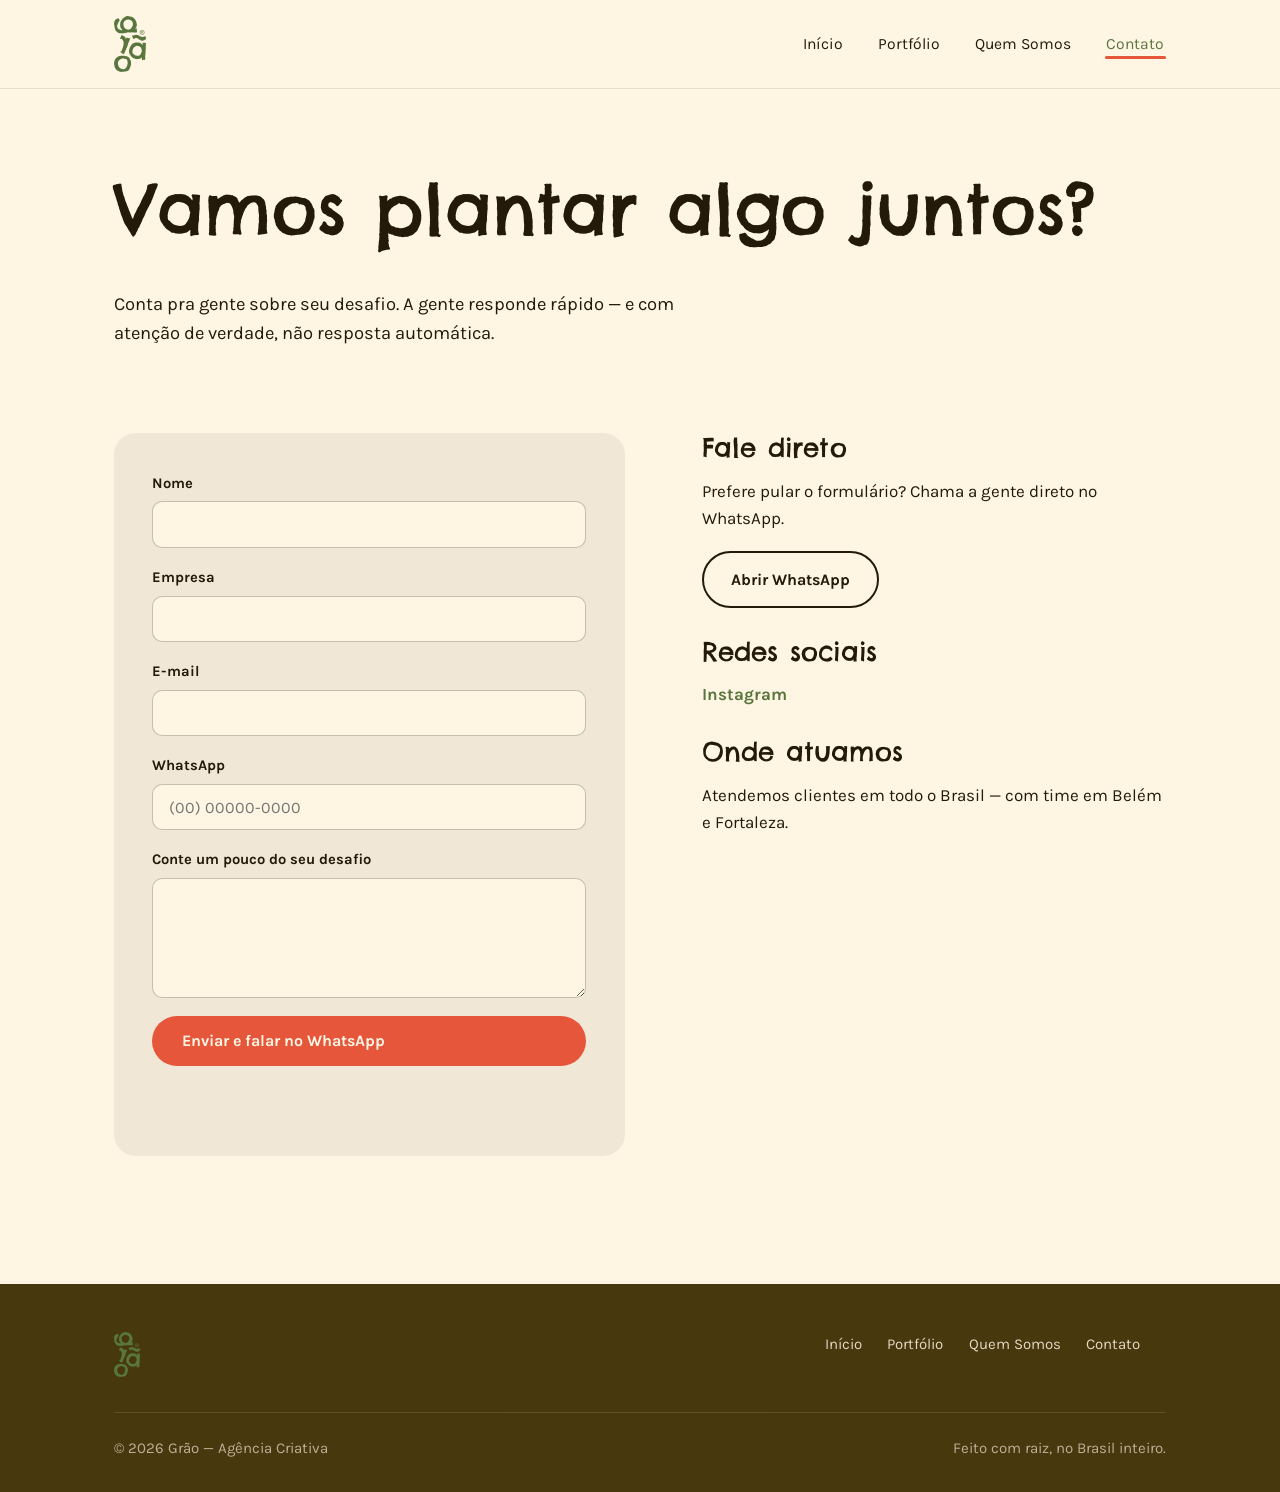
==== contato.html @ 2f548d8a "Add files via upload" ====
<!doctype html>
<html lang="pt-BR">
<head>
  <meta charset="UTF-8" />
  <meta name="viewport" content="width=device-width, initial-scale=1.0" />
  <title>Contato — Grão</title>
  <meta name="description" content="Vamos plantar algo juntos? Fale com a Grão e conte seu desafio de comunicação." />
  <link rel="icon" href="assets/img/icon-green.svg" type="image/svg+xml" />
  <link rel="stylesheet" href="css/style.css" />
</head>
<body>

  <header class="site-header">
    <nav class="nav">
      <a href="index.html" class="nav-brand">
        <img src="assets/img/logo-green.svg" alt="" class="icon" />
      </a>
      <button class="nav-toggle" aria-label="Abrir menu" aria-expanded="false">
        <svg viewBox="0 0 24 24" fill="none" stroke="currentColor" stroke-width="2"><line x1="3" y1="6" x2="21" y2="6"/><line x1="3" y1="12" x2="21" y2="12"/><line x1="3" y1="18" x2="21" y2="18"/></svg>
      </button>
      <ul class="nav-links">
        <li><a href="index.html">Início</a></li>
        <li><a href="portfolio.html">Portfólio</a></li>
        <li><a href="quem-somos.html">Quem Somos</a></li>
        <li><a href="contato.html" class="active">Contato</a></li>
      </ul>
    </nav>
  </header>

  <main>

    <section class="page-hero bg-cream">
      <div class="container">
        <h1>Vamos plantar algo juntos?</h1>
        <p class="lede">Conta pra gente sobre seu desafio. A gente responde rápido — e com atenção de verdade, não resposta automática.</p>
      </div>
    </section>

    <section class="bg-cream" style="padding-top: 0;">
      <div class="container contact-layout">

        <form class="contact-form" id="contact-form" novalidate>
          <div class="field">
            <label for="nome">Nome</label>
            <input type="text" id="nome" name="nome" required />
          </div>
          <div class="field">
            <label for="empresa">Empresa</label>
            <input type="text" id="empresa" name="empresa" />
          </div>
          <div class="field">
            <label for="email">E-mail</label>
            <input type="email" id="email" name="email" />
          </div>
          <div class="field">
            <label for="whatsapp">WhatsApp</label>
            <input type="tel" id="whatsapp" name="whatsapp" required placeholder="(00) 00000-0000" />
          </div>
          <div class="field">
            <label for="desafio">Conte um pouco do seu desafio</label>
            <textarea id="desafio" name="desafio"></textarea>
          </div>
          <button type="submit" class="btn btn-primary">Enviar e falar no WhatsApp</button>
          <p class="form-status" id="form-status"></p>
        </form>

        <div class="contact-info">
          <h3>Fale direto</h3>
          <p>Prefere pular o formulário? Chama a gente direto no WhatsApp.</p>
          <a href="https://wa.me/5500000000000" class="btn btn-outline" target="_blank" rel="noopener">Abrir WhatsApp</a>

          <h3>Redes sociais</h3>
          <ul class="socials">
            <li><a href="https://instagram.com/" target="_blank" rel="noopener">Instagram</a></li>
          </ul>

          <h3>Onde atuamos</h3>
          <p>Atendemos clientes em todo o Brasil — com time em Belém e Fortaleza.</p>
        </div>

      </div>
    </section>

  </main>

  <footer class="site-footer">
    <div class="container">
      <div class="footer-grid">
        <a href="index.html" class="footer-brand">
          <img src="assets/img/logo-green.svg" alt="" class="icon" />
        </a>
        <ul class="footer-links">
          <li><a href="index.html">Início</a></li>
          <li><a href="portfolio.html">Portfólio</a></li>
          <li><a href="quem-somos.html">Quem Somos</a></li>
          <li><a href="contato.html">Contato</a></li>
        </ul>
      </div>
      <div class="footer-bottom">
        <span>© <span id="year"></span> Grão — Agência Criativa</span>
        <span>Feito com raiz, no Brasil inteiro.</span>
      </div>
    </div>
  </footer>

  <script src="js/main.js"></script>
  <script>document.getElementById("year").textContent = new Date().getFullYear();</script>
</body>
</html>
---- css/style.css ----
/* ==========================================================================
   GRÃO — Agência Criativa
   Sistema de estilos globais
   ========================================================================== */

   @font-face {
    font-family: "Chelsea Market";
    src: url("../assets/fonts/ChelseaMarket-Regular.ttf") format("truetype");
    font-weight: 400;
    font-style: normal;
    font-display: swap;
  }
  
  @font-face {
    font-family: "Karla";
    src: url("../assets/fonts/Karla-VariableFont_wght.ttf") format("truetype-variations");
    font-weight: 200 800;
    font-style: normal;
    font-display: swap;
  }
  
  :root {
    /* --- Cores base --- */
    --bg: #FEF5E3;          /* creme — fundo principal */
    --bg-soft: #F0E7D7;     /* creme mais escuro — seções alternadas */
    --bg-sprout: #F4EFAF;   /* verde-amarelado claro — seções de destaque */
    --green: #59763F;       /* verde principal da marca */
    --green-deep: #48380E;  /* verde-oliva escuro — profundidade extra */
    --ink: #231A09;         /* texto escuro */
    --cream: #FEF5E3;
  
    /* --- Acentos (uso pontual) --- */
    --gold: #B0A066;
    --caramel: #C08A3D;
    --terracotta: #E6563B;  /* reservado para CTA principal */
    --wine: #4B1719;
  
    /* --- Tipografia --- */
    --font-display: "Chelsea Market", "Georgia", serif;
    --font-body: "Karla", -apple-system, BlinkMacSystemFont, sans-serif;
  
    /* --- Espaçamento --- */
    --gutter: clamp(1.5rem, 5vw, 4.5rem);
    --section-y: clamp(4rem, 10vw, 8rem);
    --max-w: 1180px;
  }
  
  /* --- Reset básico --- */
  *, *::before, *::after { box-sizing: border-box; }
  html { scroll-behavior: smooth; }
  
  @media (prefers-reduced-motion: reduce) {
    html { scroll-behavior: auto; }
    *, *::before, *::after {
      animation-duration: 0.01ms !important;
      animation-iteration-count: 1 !important;
      transition-duration: 0.01ms !important;
    }
  }
  
  body {
    margin: 0;
    background: var(--bg);
    color: var(--ink);
    font-family: var(--font-body);
    font-size: 1.0625rem;
    line-height: 1.6;
    -webkit-font-smoothing: antialiased;
  }
  
  img, svg { max-width: 100%; display: block; }
  
  h1, h2, h3, h4 {
    font-family: var(--font-display);
    font-weight: 400;
    line-height: 1.15;
    margin: 0 0 0.6em;
    letter-spacing: 0.2px;
  }
  
  h1 { font-size: clamp(2.4rem, 5.4vw, 4.4rem); }
  h2 { font-size: clamp(1.8rem, 3.6vw, 2.75rem); }
  h3 { font-size: clamp(1.25rem, 2.2vw, 1.6rem); }
  
  p { margin: 0 0 1.1em; max-width: 62ch; }
  
  a {
    color: inherit;
    text-decoration-color: var(--terracotta);
    text-underline-offset: 3px;
  }
  
  .container {
    max-width: var(--max-w);
    margin: 0 auto;
    padding: 0 var(--gutter);
  }
  
  section {
    padding: var(--section-y) 0;
  }
  
  /* --- Foco visível (acessibilidade) --- */
  a:focus-visible,
  button:focus-visible,
  input:focus-visible,
  textarea:focus-visible {
    outline: 3px solid var(--terracotta);
    outline-offset: 3px;
  }
  
  /* ==========================================================================
     Header / Navegação
     ========================================================================== */
  
  .site-header {
    position: sticky;
    top: 0;
    z-index: 50;
    background: var(--bg);
    border-bottom: 1px solid rgba(35, 26, 9, 0.1);
  }
  
  .nav {
    display: flex;
    align-items: center;
    justify-content: space-between;
    padding: 1rem var(--gutter);
    max-width: var(--max-w);
    margin: 0 auto;
  }
  
  .nav-brand {
    display: flex;
    align-items: center;
    gap: 0.6rem;
    text-decoration: none;
    color: var(--green-deep);
  }
  
  .nav-brand .icon {
    width: 32px;
    height: auto;
  }
  
  .nav-brand .wordmark {
    font-family: var(--font-display);
    font-size: 1.5rem;
    line-height: 1;
    padding-top: 0.15em;
  }
  
  .nav-links {
    display: flex;
    list-style: none;
    margin: 0;
    padding: 0;
    font-size: 0.98rem;
  }
  
  .nav-links li + li {
    margin-left: clamp(1rem, 2.5vw, 2.2rem);
  }
  
  .nav-links a {
    text-decoration: none;
    position: relative;
    padding: 0.3rem 0.1rem;
  }
  
  .nav-links a.active,
  .nav-links a:hover {
    color: var(--green);
  }
  
  .nav-links a.active::after {
    content: "";
    position: absolute;
    left: 0;
    right: 0;
    bottom: -2px;
    height: 3px;
    background: var(--terracotta);
    border-radius: 2px;
  }
  
  .nav-toggle {
    display: none;
    background: none;
    border: none;
    cursor: pointer;
    padding: 0.4rem;
  }
  
  .nav-toggle svg { width: 26px; height: 26px; }
  
  @media (max-width: 760px) {
    .nav-links {
      position: absolute;
      top: 100%;
      left: 0;
      right: 0;
      background: var(--bg);
      flex-direction: column;
      align-items: flex-start;
      gap: 0;
      border-bottom: 1px solid rgba(35, 26, 9, 0.1);
      max-height: 0;
      overflow: hidden;
      transition: max-height 0.28s ease;
    }
    .nav-links.open { max-height: 320px; }
    .nav-links li { width: 100%; }
    .nav-links li + li { margin-left: 0; }
    .nav-links a { display: block; padding: 0.9rem var(--gutter); width: 100%; }
    .nav-toggle { display: block; }
  }
  
  /* ==========================================================================
     Botões
     ========================================================================== */
  
  .btn {
    display: inline-flex;
    align-items: center;
    gap: 0.5rem;
    font-family: var(--font-body);
    font-weight: 700;
    font-size: 1rem;
    padding: 0.85rem 1.7rem;
    border-radius: 999px;
    text-decoration: none;
    border: 2px solid transparent;
    cursor: pointer;
    transition: transform 0.15s ease, background 0.2s ease, border-color 0.2s ease, color 0.2s ease;
  }
  
  .btn:hover { transform: translateY(-2px); }
  
  .btn-primary {
    background: var(--terracotta);
    color: var(--cream);
  }
  .btn-primary:hover { background: #cf4a32; }
  
  .btn-outline {
    background: transparent;
    border-color: currentColor;
    color: var(--ink);
  }
  .btn-outline:hover { background: rgba(35, 26, 9, 0.06); }
  
  .btn-outline.on-dark {
    color: var(--cream);
  }
  .btn-outline.on-dark:hover { background: rgba(254, 245, 227, 0.12); }
  
  .btn-row {
    display: flex;
    flex-wrap: wrap;
    gap: 1rem 1.5rem;
    align-items: center;
    margin-top: 1.8rem;
  }
  
  /* ==========================================================================
     Seções — utilitários de fundo (progressão "semente → raiz")
     ========================================================================== */
  
  .bg-cream   { background: var(--bg); }
  .bg-soft    { background: var(--bg-soft); }
  .bg-sprout  { background: var(--bg-sprout); }
  .bg-green   { background: var(--green); color: var(--cream); }
  .bg-green h1, .bg-green h2, .bg-green h3 { color: var(--cream); }
  .bg-green p { color: rgba(254, 245, 227, 0.88); }
  
  .eyebrow-icon {
    width: 30px;
    margin-bottom: 1.1rem;
    opacity: 0.9;
  }
  
  /* ==========================================================================
     Hero
     ========================================================================== */
  
  .hero {
    position: relative;
    height: 230vh;
    padding: 0;
    overflow: clip;
  }
  
  .hero-sticky {
    position: sticky;
    top: 72px;
    min-height: calc(100vh - 72px);
    display: flex;
    align-items: center;
    overflow: hidden;
    padding: clamp(2.5rem, 6vw, 5rem) 0;
  }
  
  .hero-layout {
    width: 100%;
    display: grid;
    grid-template-columns: minmax(300px, 0.82fr) minmax(500px, 1.18fr);
    align-items: center;
    gap: clamp(1rem, 4vw, 4.5rem);
  }
  
  .hero-inner {
    position: relative;
    z-index: 3;
    max-width: 650px;
    will-change: transform;
  }
  
  .hero-title { margin-bottom: 0.5em; margin-right: 1.%; overflow: hidden;}
  
  .hero-kicker {
    display: inline-block;
    margin-bottom: 1rem;
    color: var(--terracotta);
    font-size: 0.82rem;
    font-weight: 800;
    letter-spacing: 0.1em;
    text-transform: uppercase;
  }
  
  .hero .lede {
    font-size: 1.2rem;
    max-width: 46ch;
    color: var(--green-deep);
  }
  
  .mosaic-stage {
    position: relative;
    width: min(57vw, 740px);
    aspect-ratio: 1.18 / 1;
    justify-self: end;
    isolation: isolate;
    filter: drop-shadow(0 20px 28px rgba(72, 56, 14, 0.13));
  }

  .mosaic-slot {
    position: absolute;
    z-index: 1;
    margin: 0;
    overflow: hidden;
    /* background: var(--bg-soft); */
    border-top: non;
    opacity: 0;
    box-shadow: 0 10px 24px rgba(35, 26, 9, 0.16);
    transition: opacity 0.08s linear;
    will-change: opacity, transform;
  }

  .mosaic-slot img {
    width: 100%;
    height: 100%;
    object-fit: cover;
  }

  .mosaic-slot.is-image-error::after {
    content: "Substitua esta foto no index.html";
    position: absolute;
    inset: 0;
    display: grid;
    place-items: center;
    padding: 1rem;
    background: var(--green);
    color: var(--cream);
    font-weight: 700;
    text-align: center;
  }

  .mosaic-slot--1 { left: 10%; top: 8%; width: 41%; height: auto; z-index: 6; box-shadow: none; scale: 80%; }
  .mosaic-slot--2 { left: 34%; top: 0; width: 60%; height: 39%; z-index: 2; }
  .mosaic-slot--3 { right: -15%; top: 42%; width: 50%; height: auto; z-index: 2; }
  .mosaic-slot--4 { right: 1%; top: 10%; width: 57%; height: 35%; z-index: 3; box-shadow: none;}
  .mosaic-slot--5 { scale: 80%; left: 12%; top: 35%; width: auto; height: 50%; z-index: 8; box-shadow: none;}
  .mosaic-slot--6 { left: 36%; top: 42%; width: auto; height: 44%; z-index: 2; }
  .mosaic-slot--7 { right: -20%; top: 70%; width:auto; height: 46%; z-index: 5; box-shadow: none;scale: 70%;}
  .mosaic-slot--8 { right: 46%; top: 70%; width: 41%; height: auto; box-shadow: none;z-index: 7;}

  .mosaic-palette {
    position: absolute;
    z-index: 7;
    left: 35%;
    bottom: 2%;
    display: flex;
    gap: 0.35rem;
    padding: 0.45rem;
    background: var(--cream);
    box-shadow: 0 8px 18px rgba(35, 26, 9, 0.13);
    opacity: 0;
    transform: translateY(24px);
    transition: opacity 0.25s ease, transform 0.25s ease;
  }

  .mosaic-palette.is-visible { opacity: 1; transform: translateY(0); }
  .mosaic-palette span { width: 22px; height: 54px; border-radius: 4px; }
  .mosaic-palette span:nth-child(1) { background: #6a1117; }
  .mosaic-palette span:nth-child(2) { background: #f04c24; }
  .mosaic-palette span:nth-child(3) { background: #c18b3b; }
  .mosaic-palette span:nth-child(4) { background: #5a7741; }
  .mosaic-palette span:nth-child(5) { background: #2c2509; }
  
  @media (max-width: 900px) {
    .hero { height: 205vh; }
    .hero-sticky { top: 64px; min-height: calc(100svh - 64px); padding: 1.75rem 0 2rem; }
    .hero-layout { grid-template-columns: 1fr; gap: 1.25rem; }
    .hero-inner { max-width: 680px; }
    .hero-title { font-size: clamp(2rem, 8vw, 3.25rem); }
    .hero .lede { font-size: 1.05rem; }
    .mosaic-stage { width: min(92vw, 650px); justify-self: center; }
  }
  
  @media (max-width: 520px) {
    .hero { height: 190vh; }
    .hero-sticky { align-items: start; }
    .hero-layout { gap: 0.85rem; }
    .hero-kicker { margin-bottom: 0.6rem; }
    .hero-title { margin-bottom: 0.35em; }
    .hero .lede { margin-bottom: 0.8rem; line-height: 1.45; }
    .hero .btn-row { gap: 0.55rem; }
    .hero .btn { padding: 0.7rem 1rem; font-size: 0.9rem; }
    .mosaic-stage { width: 94vw; }
    .mosaic-palette span { width: 16px; height: 38px; }
    .scroll-cue { display: none; }
  }
  
  /* --- Entrada de texto em cascata (stagger) --- */
  .reveal-line {
    display: block;
    overflow: hidden;
  }
  
  .reveal-line span {
    display: block;
    transform: translateY(110%);
    animation: reveal-up 0.9s cubic-bezier(0.22, 1, 0.36, 1) forwards;
  }
  
  .reveal-line:nth-child(1) span { animation-delay: 0.1s; }
  .reveal-line:nth-child(2) span { animation-delay: 0.28s; }
  
  @keyframes reveal-up {
    to { transform: translateY(0); }
  }
  
  .reveal-fade {
    opacity: 0;
    animation: fade-up 0.8s ease forwards;
  }
  
  .hero .lede.reveal-fade { animation-delay: 0.5s; }
  .hero .btn-row.reveal-fade { animation-delay: 0.65s; }
  .hero .scroll-cue.reveal-fade { animation-delay: 1.1s; }
  
  @keyframes fade-up {
    from { opacity: 0; transform: translateY(16px); }
    to   { opacity: 1; transform: translateY(0); }
  }
  
  /* --- Indicador "role para explorar" --- */
  .scroll-cue {
    position: absolute;
    z-index: 4;
    left: var(--gutter);
    bottom: 1.25rem;
    display: inline-flex;
    align-items: center;
    gap: 0.5rem;
    margin-top: 0;
    font-size: 0.85rem;
    font-weight: 700;
    letter-spacing: 0.04em;
    text-transform: uppercase;
    text-decoration: none;
    color: var(--green-deep);
    opacity: 0;
    width: fit-content;
  }
  
  .scroll-cue svg {
    width: 16px;
    height: 16px;
    animation: bounce-y 1.6s ease-in-out infinite;
  }
  
  @keyframes bounce-y {
    0%, 100% { transform: translateY(0); }
    50%      { transform: translateY(5px); }
  }
  
  /* --- Acessibilidade: reduzir movimento --- */
  @media (prefers-reduced-motion: reduce) {
    .hero { height: auto; }
    .hero-sticky { position: relative; top: 0; min-height: auto; }
    .mosaic-slot { opacity: 1 !important; transform: none !important; }
    .mosaic-palette { opacity: 1; transform: none; }
    .hero-inner { transform: none; }
    .reveal-line span { animation: none !important; transform: none; }
    .reveal-fade { animation: none !important; opacity: 1; }
    .scroll-cue svg { animation: none !important; }
  }
  
  /* ==========================================================================
     Grids / Cards de serviço
     ========================================================================== */
  
  .services-grid {
    display: grid;
    grid-template-columns: repeat(auto-fit, minmax(280px, 1fr));
    gap: 2rem;
    margin-top: 2.5rem;
  }
  
  .service-card {
    position: relative;
    min-height: 440px;
    overflow: hidden;
    isolation: isolate;
    background: var(--green) var(--service-image) center / cover no-repeat;
    border-top: 8px solid var(--green);
    box-shadow: 0 12px 30px rgba(72, 56, 14, 0.12);
  }
  
  .service-card.is-flagship { border-top-color: var(--terracotta); }
  
  .service-card::before,
  .service-card::after {
    content: "";
    position: absolute;
    inset: 0;
    z-index: -1;
    transition: opacity 0.38s ease;
  }
  
  .service-card::before {
    background: linear-gradient(180deg, transparent 38%, rgba(35, 26, 9, 0.82) 100%);
  }
  
  .service-card::after {
    background: rgba(73, 105, 54, 0.9);
    opacity: 0;
  }
  
  .service-card__content {
    position: absolute;
    inset: 0;
    display: flex;
    flex-direction: column;
    justify-content: flex-end;
    padding: clamp(1.5rem, 3vw, 2.2rem);
    color: var(--cream);
  }
  
  .service-card h3 {
    max-width: 12ch;
    margin: 0;
    font-size: clamp(1.7rem, 2.8vw, 2.35rem);
    text-wrap: balance;
    transition: transform 0.38s ease;
  }
  
  .service-card__details {
    max-height: 0;
    overflow: hidden;
    opacity: 0;
    visibility: hidden;
    transition: max-height 0.38s ease, opacity 0.28s ease, visibility 0.38s;
  }
  
  .service-card__details p {
    margin: 1rem 0 1.35rem;
    font-size: 1.05rem;
    line-height: 1.45;
  }
  
  .service-card__cta {
    justify-self: start;
    overflow: hidden;
    border: 0;
    background: var(--terracotta);
    color: #fff;
    text-decoration: none;
  }
  
  .service-card__cta:hover { background: #d94831; }
  
  .service-card:hover::after,
  .service-card:focus-within::after { opacity: 1; }
  
  .service-card:hover::before,
  .service-card:focus-within::before { opacity: 0; }
  
  .service-card:hover .service-card__content,
  .service-card:focus-within .service-card__content { justify-content: center; }
  
  .service-card:hover .service-card__details,
  .service-card:focus-within .service-card__details {
    max-height: 320px;
    opacity: 1;
    visibility: visible;
  }
  
  @media (max-width: 700px), (hover: none) {
    .services-grid { grid-template-columns: 1fr; }
  
    .service-card {
      min-height: 420px;
    }
  
    .service-card::after { opacity: 0.82; }
    .service-card::before { opacity: 0; }
    .service-card__content { justify-content: flex-end; }
    .service-card__details {
      max-height: 320px;
      opacity: 1;
      visibility: visible;
    }
  }
  
  /* ==========================================================================
     Valores (lista numerada — aqui É sequência real: ordem de prioridade)
     ========================================================================== */
  
  .values-list {
    list-style: none;
    margin: 2.2rem 0 0;
    padding: 0;
    display: grid;
    gap: 1.6rem;
  }
  
  .values-list li {
    display: grid;
    grid-template-columns: auto 1fr;
    gap: 1.1rem;
    align-items: baseline;
  }
  
  .values-list .num {
    font-family: var(--font-display);
    font-size: 1.6rem;
    color: var(--terracotta);
  }
  
  .values-list h3 { margin-bottom: 0.25rem; }
  .values-list p { margin-bottom: 0; }
  
  /* ==========================================================================
     Placeholder / prova social
     ========================================================================== */
     .logos-carousel {
      width: 100%;
      overflow: hidden;
      padding: 2.4rem 0;
    
      /* Suaviza as laterais */
      -webkit-mask-image: linear-gradient(
        to right,
        transparent,
        black 10%,
        black 90%,
        transparent
      );
    
      mask-image: linear-gradient(
        to right,
        transparent,
        black 10%,
        black 90%,
        transparent
      );
    }
    
    .logos-track {
      display: flex;
      width: max-content;
      animation: logos-rolando 20s linear infinite;
    }
    
    .logos-group {
      display: flex;
      align-items: center;
      gap: 4rem;
      padding-right: 4rem;
    }
    
    .logos-group img {
      width: 150px;
      height: 90px;
      object-fit: contain;
      flex-shrink: 0;
    }
    
    /* Opcional: pausa quando o mouse passa por cima */
    .logos-carousel:hover .logos-track {
      animation-play-state: paused;
    }
    
    @keyframes logos-rolando {
      from {
        transform: translateX(0);
      }
    
      to {
        transform: translateX(-50%);
      }
    }
    
    /* Ajustes para celular */
    @media (max-width: 600px) {
      .logos-group {
        gap: 2.5rem;
        padding-right: 2.5rem;
      }
    
      .logos-group img {
        width: 110px;
        height: 65px;
      }
    
      .logos-track {
        animation-duration: 14s;
      }
    }
    
    /* Acessibilidade */
    @media (prefers-reduced-motion: reduce) {
      .logos-track {
        animation: none;
      }
    }
  
  /* ==========================================================================
     CTA final
     ========================================================================== */
  
  .cta-final {
    text-align: left;
    position: relative;
    overflow: hidden;
  }
  
  .cta-final .icon-watermark {
    position: absolute;
    bottom: -12%;
    left: -8%;
    width: min(48vw, 480px);
    opacity: 0.12;
  }
  
  .cta-final-inner { position: relative; max-width: 640px; }
  
  /* ==========================================================================
     Footer
     ========================================================================== */
  
  .site-footer {
    background: var(--green-deep);
    color: rgba(254, 245, 227, 0.85);
    padding: 3rem 0 2rem;
    font-size: 0.94rem;
  }
  
  .footer-grid {
    display: flex;
    flex-wrap: wrap;
    justify-content: space-between;
    gap: 2.2rem;
    margin-bottom: 2.2rem;
  }
  
  .footer-brand { display: flex; align-items: center; gap: 0.55rem; text-decoration: none; color: inherit; }
  .footer-brand .icon { width: 26px; }
  .footer-brand .wordmark {
    font-family: var(--font-display);
    font-size: 1.3rem;
    line-height: 1;
    padding-top: 0.15em;
    color: var(--cream);
  }
  
  /* --- Selo/carimbo (uso pontual da marca vertical) --- */
  .brand-stamp {
    width: 100px;
    max-width: 22vw;
    opacity: 0.9;
    flex-shrink: 0;
  }
  
  @media (max-width: 640px) {
    .brand-stamp { display: none; }
  }
  
  .footer-links { display: flex; flex-wrap: wrap; list-style: none; padding: 0; margin: 0; }
  .footer-links li { margin: 0 1.6rem 0.4rem 0; }
  .footer-links a { text-decoration: none; }
  .footer-links a:hover { color: var(--bg-sprout); }
  
  .footer-bottom {
    border-top: 1px solid rgba(254, 245, 227, 0.18);
    padding-top: 1.4rem;
    display: flex;
    justify-content: space-between;
    flex-wrap: wrap;
    gap: 0.8rem;
    opacity: 0.75;
  }
  
  /* ==========================================================================
     Página interna — cabeçalho de página
     ========================================================================== */
  
  .page-hero {
    padding-top: clamp(3rem, 7vw, 5rem);
    padding-bottom: clamp(2.5rem, 6vw, 4rem);
  }
  
  .page-hero .lede { font-size: 1.15rem; max-width: 56ch; }
  
  /* ==========================================================================
     Time (Quem Somos)
     ========================================================================== */
  
  .team-grid {
    display: grid;
    grid-template-columns: repeat(auto-fit, minmax(260px, 1fr));
    gap: 2.4rem;
    margin-top: 2.5rem;
  }
  
  .team-card {
    background: var(--bg);
    border-radius: 20px;
    padding: 2rem;
    border: 1px solid rgba(35, 26, 9, 0.1);
  }
  
  .team-card .avatar {
    width: 64px;
    height: 64px;
    border-radius: 50%;
    background: var(--bg-sprout);
    margin-bottom: 1.2rem;
    display: flex;
    align-items: center;
    justify-content: center;
  }
  
  .team-card .avatar img { width: 30px; }
  
  .team-card h3 { margin-bottom: 0.3rem; }
  .team-card .role { color: var(--green); font-weight: 700; font-size: 0.92rem; margin-bottom: 0.9rem; display: block; }
  
  /* ==========================================================================
     Manifesto
     ========================================================================== */
  
  .manifesto {
    max-width: 660px;
    font-family: var(--font-display);
    font-size: clamp(1.15rem, 2vw, 1.5rem);
    line-height: 1.55;
    color: var(--green-deep);
  }
  
  .manifesto p { margin-bottom: 1.1em; }
  
  /* ==========================================================================
     Portfólio — filtros e cards
     ========================================================================== */
  
  .filter-row {
    display: flex;
    flex-wrap: wrap;
    gap: 0.7rem;
    margin: 2rem 0 2.6rem;
  }
  
  .filter-chip {
    font-family: var(--font-body);
    font-size: 0.92rem;
    font-weight: 700;
    padding: 0.5rem 1.1rem;
    border-radius: 999px;
    border: 2px solid var(--green);
    background: transparent;
    color: var(--green-deep);
    cursor: pointer;
    transition: background 0.2s ease, color 0.2s ease;
  }
  
  .filter-chip.active,
  .filter-chip:hover {
    background: var(--green);
    color: var(--cream);
  }
  
  .portfolio-grid {
    display: grid;
    grid-template-columns: repeat(auto-fit, minmax(300px, 1fr));
    gap: 2rem;
  }
  
  .portfolio-card {
    background: var(--bg);
    border: 1px solid rgba(35, 26, 9, 0.12);
    border-radius: 20px;
    overflow: hidden;
    transition: transform 0.2s ease, box-shadow 0.2s ease;
  }
  
  .portfolio-card:hover {
    transform: translateY(-4px);
    box-shadow: 0 14px 30px rgba(72, 56, 14, 0.14);
  }
  
  .portfolio-card .thumb {
    aspect-ratio: 4 / 3;
    background: var(--bg-sprout);
    display: flex;
    align-items: center;
    justify-content: center;
    color: var(--green-deep);
    font-size: 0.85rem;
    text-align: center;
    padding: 1rem;
  }
  
  .portfolio-card .thumb img { width: 38px; margin: 0 auto 0.6rem; opacity: 0.7; }
  
  .portfolio-card .body { padding: 1.4rem 1.5rem 1.6rem; }
  .portfolio-card .tag {
    display: inline-block;
    font-size: 0.78rem;
    font-weight: 700;
    color: var(--caramel);
    text-transform: uppercase;
    letter-spacing: 0.04em;
    margin-bottom: 0.5rem;
  }
  .portfolio-card h3 { margin-bottom: 0.4rem; }
  .portfolio-card p { margin-bottom: 0; font-size: 0.95rem; }
  
  /* ==========================================================================
     Blog
     ========================================================================== */
  
  .blog-grid {
    display: grid;
    grid-template-columns: repeat(auto-fit, minmax(300px, 1fr));
    gap: 2rem;
    margin-top: 2rem;
  }
  
  .blog-card {
    border-radius: 20px;
    padding: 1.8rem;
    background: var(--bg-soft);
  }
  
  .blog-card .pillar {
    font-size: 0.78rem;
    font-weight: 700;
    text-transform: uppercase;
    letter-spacing: 0.04em;
    color: var(--green);
    margin-bottom: 0.6rem;
    display: block;
  }
  
  .blog-card p { margin-bottom: 0; font-size: 0.96rem; }
  
  .post-ideas {
    margin-top: 3rem;
    padding-top: 2.5rem;
    border-top: 1px solid rgba(35, 26, 9, 0.14);
  }
  
  .post-ideas ul { padding-left: 1.2rem; }
  .post-ideas li { margin-bottom: 0.6rem; }
  
  /* ==========================================================================
     Contato
     ========================================================================== */
  
  .contact-layout {
    display: grid;
    grid-template-columns: 1.1fr 1fr;
    gap: clamp(2rem, 6vw, 5rem);
    align-items: start;
  }
  
  @media (max-width: 820px) {
    .contact-layout { grid-template-columns: 1fr; }
  }
  
  .contact-form {
    display: grid;
    gap: 1.1rem;
    background: var(--bg-soft);
    padding: clamp(1.6rem, 4vw, 2.4rem);
    border-radius: 22px;
  }
  
  .field { display: flex; flex-direction: column; }
  
  .field label { font-weight: 700; font-size: 0.92rem; margin-bottom: 0.4rem; }
  
  .field input,
  .field textarea {
    font-family: var(--font-body);
    font-size: 1rem;
    padding: 0.8rem 1rem;
    border-radius: 10px;
    border: 1.5px solid rgba(35, 26, 9, 0.25);
    background: var(--cream);
    color: var(--ink);
    resize: vertical;
  }
  
  .field textarea { min-height: 120px; }
  
  .contact-info h3 { margin-top: 1.8rem; }
  .contact-info h3:first-child { margin-top: 0; }
  
  .contact-info .socials {
    display: flex;
    gap: 1rem;
    list-style: none;
    padding: 0;
    margin: 0.8rem 0 0;
  }
  
  .contact-info .socials a {
    text-decoration: none;
    font-weight: 700;
    color: var(--green);
  }
  
  .form-status {
    font-size: 0.92rem;
    min-height: 1.2em;
  }
  
  .form-status.success { color: var(--green); font-weight: 700; }
  
  /* ==========================================================================
      Raíz
     ========================================================================== */

  .root-growth-section {
    position: relative;
    overflow: hidden;
    isolation: isolate;
  }

  .root-growth-section > .container {
    position: relative;
    z-index: 2;
  }

  .growing-root {
    position: absolute;
    z-index: 1;
    top: -4%;
    left: 50%;
    width: min(720px, 82vw);
    height: 112%;
    color: var(--root-color, #c08a3d);
    opacity: 0.28;
    pointer-events: none;
    transform: translateX(-50%);
  }

  .growing-root .root-line {
    fill: none;
    stroke: currentColor;
    stroke-width: 5;
    stroke-linecap: round;
    stroke-linejoin: round;
    stroke-dasharray: 1;
    stroke-dashoffset: 1;
    vector-effect: non-scaling-stroke;
  }

  .growing-root .root-line--fine {
    stroke-width: 3;
    opacity: 0.8;
  }

  .root-growth-section--problem {
    --root-color: #c08a3d;
  }

  .root-growth-section--why {
    --root-color: #59763f;
  }

  @media (max-width: 700px) {
    .growing-root {
      left: 68%;
      width: 115vw;
      opacity: 0.2;
    }
  }

  @media (prefers-reduced-motion: reduce) {
    .growing-root .root-line {
      stroke-dashoffset: 0 !important;
    }
  }

  /* ==========================================================================
   O PROBLEMA + MINIJOGO
   ========================================================================== */

.problem-content {
  position: relative;
  z-index: 2;
  display: grid;
  grid-template-columns: minmax(0, 1fr) minmax(280px, 380px);
  align-items: center;
  gap: clamp(3rem, 8vw, 7rem);
  max-width: 1050px;
}

.problem-text {
  max-width: 620px;
}

.viral-game {
  width: 100%;
  text-align: center;
}

/* CARD DO POST */

.viral-post {
  position: relative;
  width: 100%;
  overflow: hidden;
  background: #fffdf8;
  border: 1px solid rgba(35, 26, 9, 0.12);
  border-radius: 22px;
  color: #231a09;
  text-align: left;
  box-shadow: 0 24px 60px rgba(35, 26, 9, 0.12);
  transition:
    transform 0.3s ease,
    box-shadow 0.3s ease;
}

.viral-post.is-growing {
  transform: scale(1.025) rotate(-0.5deg);
  box-shadow: 0 30px 70px rgba(230, 86, 59, 0.22);
}

/* CABEÇALHO */

.viral-post__header {
  display: flex;
  align-items: center;
  gap: 0.75rem;
  padding: 1rem;
}

.viral-post__avatar {
  display: grid;
  place-items: center;
  width: 42px;
  height: 42px;
  flex-shrink: 0;
  border-radius: 50%;
  background: #59763F;
}

.viral-post__icon {
  width: 50%;
  height: auto;
}

.viral-post__profile {
  display: flex;
  flex-direction: column;
  line-height: 1.25;
}

.viral-post__profile strong {
  font-size: 0.88rem;
}

.viral-post__profile span {
  font-size: 0.72rem;
  opacity: 0.6;
}

.viral-post__menu {
  margin-left: auto;
  font-size: 1rem;
  letter-spacing: 2px;
}

/* CONTEÚDO VISUAL DO POST */

.viral-post__media {
  position: relative;
  display: grid;
  place-items: center;
  min-height: 280px;
  overflow: hidden;
  padding: 2rem;
  background:
    linear-gradient(
      145deg,
      rgba(230, 86, 59, 0.88),
      rgba(192, 138, 61, 0.85)
    ),
    url("https://media0.giphy.com/media/v1.Y2lkPTc5MGI3NjExNGdneG44dTl3Mjkwamc4c2hxcWZnaTd4bXpmc2t6NHl0cmNzMHI5ZyZlcD12MV9pbnRlcm5hbF9naWZfYnlfaWQmY3Q9Zw/pa37AAGzKXoek/giphy.gif")
    center / cover;
  color: #fff;
}

.viral-post__media::after {
  content: "";
  position: absolute;
  inset: 0;
  background: linear-gradient(
    to top,
    rgba(35, 26, 9, 0.55),
    transparent 55%
  );
}

.viral-post__label {
  position: relative;
  z-index: 2;
  max-width: 260px;
  font-family: var(--font-display);
  font-size: clamp(1.5rem, 4vw, 2.3rem);
  font-weight: 400;
  line-height: 1.1;
  text-align: center;
}

.viral-post__play {
  position: absolute;
  right: 1rem;
  bottom: 1rem;
  z-index: 2;
  display: grid;
  place-items: center;
  width: 42px;
  height: 42px;
  padding-left: 3px;
  border: 1px solid rgba(255, 255, 255, 0.6);
  border-radius: 50%;
  background: rgba(255, 255, 255, 0.2);
  backdrop-filter: blur(8px);
  -webkit-backdrop-filter: blur(8px);
}

.viral-post__trend {
  position: absolute;
  bottom: 1.25rem;
  left: 1rem;
  z-index: 2;
  font-size: 0.78rem;
  font-weight: 700;
}

/* MÉTRICAS */

.viral-post__metrics {
  padding: 1rem;
}

.viral-post__views strong {
  display: block;
  color: var(--terracotta);
  font-size: 2rem;
  line-height: 1;
  transition: transform 0.2s ease;
}

.viral-post__views strong.is-changing {
  transform: scale(1.18);
}

.viral-post__views span {
  font-size: 0.75rem;
  opacity: 0.65;
}

.viral-post__interactions {
  display: flex;
  gap: 1rem;
  margin-top: 1rem;
  padding-top: 0.85rem;
  border-top: 1px solid rgba(35, 26, 9, 0.1);
  font-size: 0.9rem;
}

/* BOTÃO PRINCIPAL */

.viral-button {
  width: 100%;
  margin-top: 1rem;
  padding: 1rem 1.5rem;
  border: 0;
  border-radius: 999px;
  background: var(--terracotta);
  color: var(--cream);
  font: inherit;
  font-weight: 800;
  cursor: pointer;
  box-shadow: 0 10px 25px rgba(230, 86, 59, 0.25);
  transition:
    transform 0.2s ease,
    background 0.2s ease,
    opacity 0.2s ease;
}

.viral-button:hover:not(:disabled) {
  transform: translateY(-3px);
  background: #cf4a32;
}

.viral-button:active:not(:disabled) {
  transform: scale(0.97);
}

.viral-button:disabled {
  opacity: 0;
  visibility: hidden;
  pointer-events: none;
}

/* RESULTADO FINAL */

.viral-result {
  position: absolute;
  z-index: 10;
  inset: 0;
  display: grid;
  place-items: center;
  padding: 1.5rem;
  background: rgba(35, 26, 9, 0.88);
  backdrop-filter: blur(8px);
  -webkit-backdrop-filter: blur(8px);
  opacity: 0;
  visibility: hidden;
  pointer-events: none;
  transition:
    opacity 0.4s ease,
    visibility 0.4s ease;
}

.viral-result.is-visible {
  opacity: 1;
  visibility: visible;
  pointer-events: auto;
}

.viral-result__content {
  max-width: 290px;
  color: var(--cream);
  text-align: center;
  transform: translateY(18px) scale(0.96);
  transition: transform 0.45s ease;
}

.viral-result.is-visible .viral-result__content {
  transform: translateY(0) scale(1);
}

.viral-result__icon {
  display: grid;
  place-items: center;
  width: 52px;
  height: 52px;
  margin: 0 auto 1.2rem;
  border-radius: 50%;
  background: var(--terracotta);
  color: var(--cream);
  font-size: 1.4rem;
}

.viral-result__content p {
  margin: 0;
  color: var(--cream);
  font-size: 1.15rem;
  font-weight: 700;
  line-height: 1.45;
}

.viral-reset-button {
  margin-top: 1.5rem;
  padding: 0.9rem 1.4rem;
  border: 0;
  border-radius: 999px;
  background: var(--terracotta);
  color: var(--cream);
  font: inherit;
  font-weight: 800;
  cursor: pointer;
  transition:
    background 0.2s ease,
    transform 0.2s ease;
}

.viral-reset-button:hover {
  background: #cf4a32;
  transform: translateY(-3px);
}

.viral-reset-button:active {
  transform: scale(0.97);
}

/* RESPONSIVO */

@media (max-width: 800px) {
  .problem-content {
    grid-template-columns: 1fr;
  }

  .viral-game {
    max-width: 390px;
    margin: 0 auto;
  }
}

@media (max-width: 480px) {
  .viral-post__media {
    min-height: 250px;
  }

  .viral-result__content p {
    font-size: 1.05rem;
  }
}

@media (prefers-reduced-motion: reduce) {
  .viral-post,
  .viral-button,
  .viral-result,
  .viral-result__content,
  .viral-reset-button,
  .viral-post__views strong {
    animation: none;
    transition: none;
  }
}
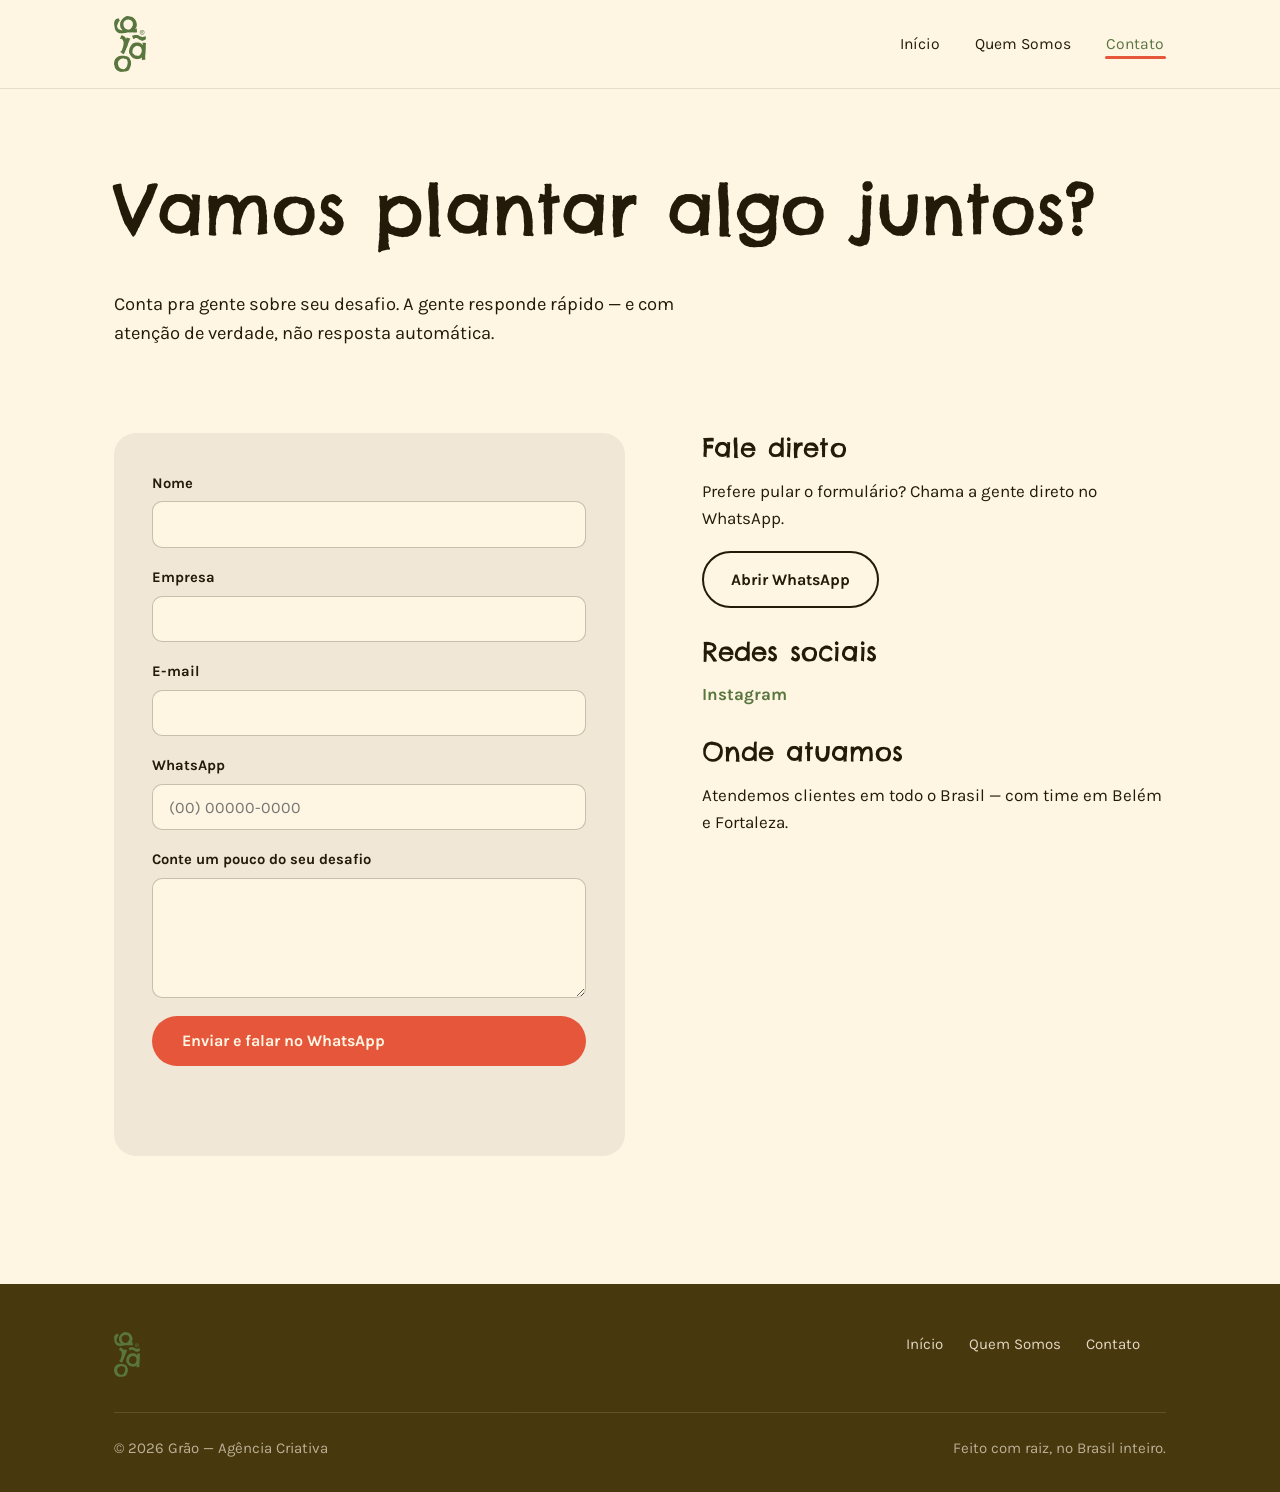
==== commit af280faf: "Oculta portfólio e reformula seções do Quem Somos - Remove os links para o portfólio do menu, rodapé" ====
--- a/contato.html
+++ b/contato.html
@@ -6,7 +6,7 @@
   <title>Contato — Grão</title>
   <meta name="description" content="Vamos plantar algo juntos? Fale com a Grão e conte seu desafio de comunicação." />
   <link rel="icon" href="assets/img/icon-green.svg" type="image/svg+xml" />
-  <link rel="stylesheet" href="css/style.css" />
+  <link rel="stylesheet" href="css/style.css?v=3" />
 </head>
 <body>
 
@@ -20,7 +20,6 @@
       </button>
       <ul class="nav-links">
         <li><a href="index.html">Início</a></li>
-        <li><a href="portfolio.html">Portfólio</a></li>
         <li><a href="quem-somos.html">Quem Somos</a></li>
         <li><a href="contato.html" class="active">Contato</a></li>
       </ul>
@@ -91,7 +90,6 @@
         </a>
         <ul class="footer-links">
           <li><a href="index.html">Início</a></li>
-          <li><a href="portfolio.html">Portfólio</a></li>
           <li><a href="quem-somos.html">Quem Somos</a></li>
           <li><a href="contato.html">Contato</a></li>
         </ul>
@@ -103,7 +101,7 @@
     </div>
   </footer>
 
-  <script src="js/main.js"></script>
+  <script src="js/main.js?v=3"></script>
   <script>document.getElementById("year").textContent = new Date().getFullYear();</script>
 </body>
 </html>
--- a/css/style.css
+++ b/css/style.css
@@ -652,6 +652,83 @@
   .values-list h3 { margin-bottom: 0.25rem; }
   .values-list p { margin-bottom: 0; }
   
+  /* --- Valores em quadrados clicáveis (home) --- */
+
+  .values-grid {
+    list-style: none;
+    margin: 2.2rem 0 0;
+    padding: 0;
+    display: grid;
+    grid-template-columns: repeat(3, 1fr);
+    gap: 1.4rem;
+  }
+
+  .value-card {
+    position: relative;
+    width: 100%;
+    aspect-ratio: 1 / 1;
+    display: flex;
+    flex-direction: column;
+    justify-content: flex-end;
+    padding: 1.6rem;
+    border: 2px solid var(--green);
+    border-radius: 18px;
+    background: var(--cream);
+    color: var(--ink);
+    font: inherit;
+    text-align: left;
+    cursor: pointer;
+    overflow: hidden;
+    transition: background-color 0.35s ease, color 0.35s ease, transform 0.25s ease, box-shadow 0.25s ease;
+  }
+
+  .value-card:hover { transform: translateY(-4px); box-shadow: 0 10px 24px rgba(35, 26, 9, 0.12); }
+  .value-card:focus-visible { outline: 3px solid var(--terracotta); outline-offset: 3px; }
+
+  .value-card .num {
+    position: absolute;
+    top: 1.3rem;
+    left: 1.6rem;
+    font-family: var(--font-display);
+    font-size: 1.6rem;
+    color: var(--terracotta);
+  }
+
+  .value-card__title {
+    font-family: var(--font-display);
+    font-size: clamp(1.15rem, 2vw, 1.4rem);
+    line-height: 1.15;
+  }
+
+  .value-card__text {
+    display: block;
+    margin: 0;
+    font-size: 1.05rem;
+    line-height: 1.45;
+    max-height: 0;
+    opacity: 0;
+    transition: max-height 0.4s ease, opacity 0.3s ease, margin 0.3s ease;
+  }
+
+  .value-card__icon {
+    position: absolute;
+    top: 1.1rem;
+    right: 1.3rem;
+    font-size: 1.8rem;
+    line-height: 1;
+    color: var(--green);
+    transition: transform 0.3s ease, color 0.35s ease;
+  }
+
+  .value-card[aria-expanded="true"] { background: var(--green); color: var(--cream); }
+  .value-card[aria-expanded="true"] .value-card__text { max-height: 12rem; opacity: 1; margin-top: 0.7rem; }
+  .value-card[aria-expanded="true"] .value-card__icon { transform: rotate(45deg); color: var(--cream); }
+  .value-card[aria-expanded="true"] .num { color: var(--bg-sprout); }
+
+  @media (max-width: 760px) {
+    .values-grid { grid-template-columns: 1fr; max-width: 300px; margin-inline: auto; }
+  }
+
   /* ==========================================================================
      Placeholder / prova social
      ========================================================================== */
@@ -872,6 +949,217 @@
   
   .manifesto p { margin-bottom: 1.1em; }
   
+  /* --- Manifesto grafitado na parede (Quem Somos) --- */
+
+  .graffiti-wall {
+    position: relative;
+    background-color: #E4DAC6;
+    background-image:
+      radial-gradient(circle at 18% 22%, rgba(255, 255, 255, 0.35), transparent 40%),
+      radial-gradient(circle at 82% 68%, rgba(72, 56, 14, 0.08), transparent 45%),
+      url("data:image/svg+xml,%3Csvg xmlns='http://www.w3.org/2000/svg' width='140' height='64'%3E%3Cg fill='none' stroke='%2348380E' stroke-opacity='0.11' stroke-width='3'%3E%3Cpath d='M0 1.5H140M0 33.5H140M1.5 0V32M71.5 32V64'/%3E%3C/g%3E%3C/svg%3E");
+    overflow: hidden;
+  }
+
+  .manifesto--graffiti {
+    position: relative;
+    max-width: 760px;
+    color: var(--green);
+  }
+
+  .gw-word {
+    display: inline-block;
+    position: relative;
+    opacity: 0;
+    filter: blur(8px);
+    transform: scale(1.12) rotate(var(--tilt, 0deg));
+    transition: opacity 0.35s ease, filter 0.45s ease, transform 0.45s ease, text-shadow 0.6s ease;
+  }
+
+  .gw-word.is-painted {
+    opacity: 1;
+    filter: blur(0);
+    transform: scale(1) rotate(var(--tilt, 0deg));
+    text-shadow: 0 0 4px rgba(89, 118, 63, 0.3), 0 0 14px rgba(89, 118, 63, 0.12);
+  }
+
+  /* Escorrido de tinta em algumas palavras */
+  .gw-word.has-drip::after {
+    content: "";
+    position: absolute;
+    left: var(--drip-x, 50%);
+    top: 82%;
+    width: 3px;
+    height: 0;
+    border-radius: 0 0 3px 3px;
+    background: currentColor;
+    opacity: 0.75;
+    transition: height 1.4s ease 0.4s;
+  }
+
+  .gw-word.has-drip.is-painted::after { height: var(--drip-h, 18px); }
+
+  /* "Bico" do spray que acompanha a pintura */
+  .gw-nozzle {
+    position: absolute;
+    top: 0;
+    left: 0;
+    width: 70px;
+    height: 70px;
+    margin: -35px 0 0 -35px;
+    border-radius: 50%;
+    background: radial-gradient(circle, rgba(89, 118, 63, 0.35), rgba(89, 118, 63, 0.12) 40%, transparent 70%);
+    pointer-events: none;
+    opacity: 0;
+    transition: opacity 0.4s ease, transform 0.25s ease-out;
+  }
+
+  .gw-nozzle.is-active { opacity: 1; }
+
+  @media (prefers-reduced-motion: reduce) {
+    .gw-word { opacity: 1; filter: none; transform: none; }
+    .gw-nozzle { display: none; }
+  }
+
+  /* --- Quem faz acontecer: foto com balões --- */
+
+  .team-hint { color: var(--green); margin: -0.2rem 0 1.6rem; }
+
+  .team-photo {
+    position: relative;
+    margin: 0;
+    border-radius: 24px;
+  }
+
+  .team-photo__img {
+    width: 100%;
+    border-radius: 24px;
+    transition: filter 0.3s ease;
+  }
+
+  .team-photo:has(.team-spot:hover) .team-photo__img,
+  .team-photo:has(.team-spot[aria-expanded="true"]) .team-photo__img { filter: brightness(0.92); }
+
+  .team-photo.is-placeholder {
+    aspect-ratio: 16 / 9;
+    background: repeating-linear-gradient(45deg, var(--bg-soft) 0 18px, var(--bg) 18px 36px);
+    border: 2px dashed var(--gold);
+  }
+
+  .team-photo.is-placeholder .team-photo__img { display: none; }
+
+  .team-photo.is-placeholder::before {
+    content: "Foto dos cofundadores";
+    position: absolute;
+    inset: auto 0 1.2rem;
+    text-align: center;
+    font-family: var(--font-display);
+    color: var(--gold);
+  }
+
+  .team-spot {
+    position: absolute;
+    left: var(--x);
+    top: var(--y);
+    width: var(--w, 24%);
+    height: var(--h, 60%);
+    transform: translate(-50%, -50%);
+    padding: 0;
+    border: 0;
+    background: transparent;
+    font: inherit;
+    cursor: pointer;
+  }
+
+  .team-spot__dot {
+    position: absolute;
+    left: 50%;
+    top: 50%;
+    width: 18px;
+    height: 18px;
+    margin: -9px 0 0 -9px;
+    border-radius: 50%;
+    background: var(--cream);
+    border: 3px solid var(--terracotta);
+    box-shadow: 0 0 0 0 rgba(230, 86, 59, 0.6);
+    animation: team-pulse 2s ease-out infinite;
+    transition: opacity 0.25s ease;
+  }
+
+  @keyframes team-pulse {
+    to { box-shadow: 0 0 0 16px rgba(230, 86, 59, 0); }
+  }
+
+  .team-spot__balloon {
+    position: absolute;
+    left: 50%;
+    bottom: calc(50% + 22px);
+    z-index: 2;
+    width: max-content;
+    max-width: min(280px, 70vw);
+    padding: 1rem 1.2rem;
+    border-radius: 16px;
+    background: var(--cream);
+    color: var(--ink);
+    text-align: left;
+    box-shadow: 0 12px 30px rgba(35, 26, 9, 0.22);
+    opacity: 0;
+    visibility: hidden;
+    transform: translate(-50%, 8px) scale(0.96);
+    transform-origin: bottom center;
+    transition: opacity 0.25s ease, transform 0.25s ease, visibility 0.25s;
+  }
+
+  .team-spot__balloon::after {
+    content: "";
+    position: absolute;
+    left: 50%;
+    top: 100%;
+    margin-left: -9px;
+    border: 9px solid transparent;
+    border-top-color: var(--cream);
+  }
+
+  .team-spot__balloon strong {
+    display: block;
+    font-family: var(--font-display);
+    font-weight: 400;
+    font-size: 1.35rem;
+  }
+
+  .team-spot__role {
+    display: block;
+    color: var(--green);
+    font-weight: 700;
+    font-size: 0.9rem;
+    margin-bottom: 0.4rem;
+  }
+
+  .team-spot__desc { display: block; font-size: 0.95rem; line-height: 1.45; }
+
+  .team-spot:hover .team-spot__balloon,
+  .team-spot:focus-visible .team-spot__balloon,
+  .team-spot[aria-expanded="true"] .team-spot__balloon {
+    opacity: 1;
+    visibility: visible;
+    transform: translate(-50%, 0) scale(1);
+  }
+
+  .team-spot:hover .team-spot__dot,
+  .team-spot[aria-expanded="true"] .team-spot__dot { opacity: 0; }
+
+  /* Balões das pontas alinhados para dentro da foto */
+  .team-spot:first-of-type .team-spot__balloon { left: 0; transform: translate(0, 8px) scale(0.96); transform-origin: bottom left; }
+  .team-spot:first-of-type .team-spot__balloon::after { left: 2.2rem; }
+  .team-spot:last-of-type .team-spot__balloon { left: auto; right: 0; transform: translate(0, 8px) scale(0.96); transform-origin: bottom right; }
+  .team-spot:last-of-type .team-spot__balloon::after { left: auto; right: 2.2rem; margin: 0 -9px 0 0; }
+  .team-spot:first-of-type:hover .team-spot__balloon,
+  .team-spot:first-of-type:focus-visible .team-spot__balloon,
+  .team-spot:first-of-type[aria-expanded="true"] .team-spot__balloon,
+  .team-spot:last-of-type:hover .team-spot__balloon,
+  .team-spot:last-of-type:focus-visible .team-spot__balloon,
+  .team-spot:last-of-type[aria-expanded="true"] .team-spot__balloon { transform: translate(0, 0) scale(1); }
+
   /* ==========================================================================
      Portfólio — filtros e cards
      ========================================================================== */
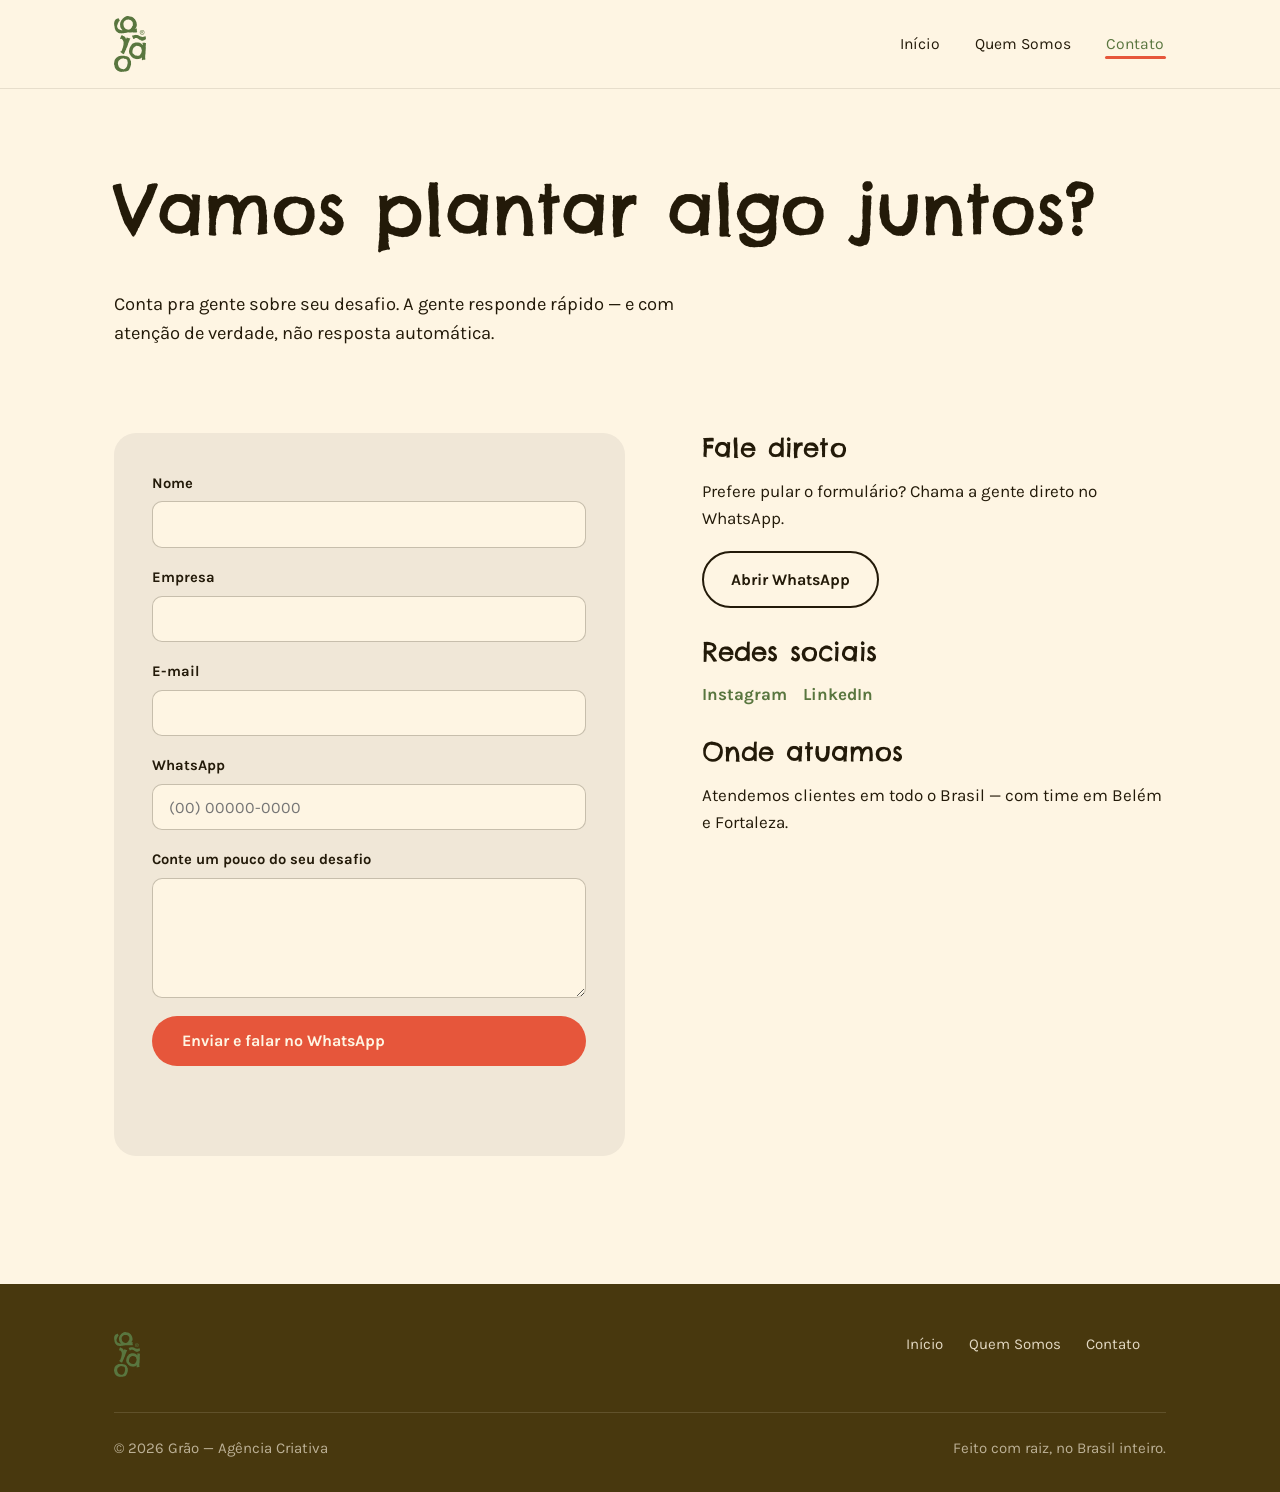
==== commit df6f1620: "Adiciona LinkedIn nas redes sociais da página de contato Co-Authored-By: Claude Opus 5.5 <noreply@an" ====
--- a/contato.html
+++ b/contato.html
@@ -6,7 +6,7 @@
   <title>Contato — Grão</title>
   <meta name="description" content="Vamos plantar algo juntos? Fale com a Grão e conte seu desafio de comunicação." />
   <link rel="icon" href="assets/img/icon-green.svg" type="image/svg+xml" />
-  <link rel="stylesheet" href="css/style.css?v=3" />
+  <link rel="stylesheet" href="css/style.css?v=5" />
 </head>
 <body>
 
@@ -71,6 +71,7 @@
           <h3>Redes sociais</h3>
           <ul class="socials">
             <li><a href="https://instagram.com/" target="_blank" rel="noopener">Instagram</a></li>
+            <li><a href="https://www.linkedin.com/company/grao-agencia-criativa" target="_blank" rel="noopener">LinkedIn</a></li>
           </ul>
 
           <h3>Onde atuamos</h3>
@@ -101,7 +102,7 @@
     </div>
   </footer>
 
-  <script src="js/main.js?v=3"></script>
+  <script src="js/main.js?v=5"></script>
   <script>document.getElementById("year").textContent = new Date().getFullYear();</script>
 </body>
 </html>
--- a/css/style.css
+++ b/css/style.css
@@ -961,12 +961,6 @@
     overflow: hidden;
   }
 
-  .manifesto--graffiti {
-    position: relative;
-    max-width: 760px;
-    color: var(--green);
-  }
-
   .gw-word {
     display: inline-block;
     position: relative;
@@ -983,42 +977,181 @@
     text-shadow: 0 0 4px rgba(89, 118, 63, 0.3), 0 0 14px rgba(89, 118, 63, 0.12);
   }
 
-  /* Escorrido de tinta em algumas palavras */
-  .gw-word.has-drip::after {
+  /* --- Minijogo do manifesto --- */
+
+  .mf-kicker {
+    display: block;
+    color: var(--terracotta);
+    font-weight: 700;
+    letter-spacing: 0.08em;
+    text-transform: uppercase;
+    font-size: 0.85rem;
+    margin-bottom: 0.4rem;
+  }
+
+  .mf-title { margin-bottom: 0.4rem; }
+  .mf-intro { color: var(--green-deep); margin-bottom: 2rem; max-width: 52ch; }
+
+  .mf-wall {
+    position: relative;
+    min-height: clamp(260px, 34vw, 340px);
+    display: flex;
+    align-items: center;
+    padding: clamp(2.6rem, 5vw, 3.6rem) clamp(1.4rem, 5vw, 3.6rem);
+    border-radius: 20px;
+    background: rgba(254, 245, 227, 0.45);
+    border: 2px dashed rgba(72, 56, 14, 0.18);
+    overflow: hidden;
+  }
+
+  /* névoa de tinta a cada borrifada */
+  .mf-wall::before {
     content: "";
     position: absolute;
-    left: var(--drip-x, 50%);
-    top: 82%;
-    width: 3px;
-    height: 0;
-    border-radius: 0 0 3px 3px;
-    background: currentColor;
-    opacity: 0.75;
-    transition: height 1.4s ease 0.4s;
-  }
-
-  .gw-word.has-drip.is-painted::after { height: var(--drip-h, 18px); }
-
-  /* "Bico" do spray que acompanha a pintura */
-  .gw-nozzle {
+    inset: -20%;
+    background: radial-gradient(circle at var(--mist-x, 30%) var(--mist-y, 50%), rgba(89, 118, 63, 0.28), transparent 45%);
+    opacity: 0;
+    pointer-events: none;
+  }
+
+  .mf-wall.is-spraying::before { animation: mf-mist 1.1s ease-out; }
+
+  @keyframes mf-mist {
+    0% { opacity: 0; transform: scale(0.6); }
+    25% { opacity: 1; }
+    100% { opacity: 0; transform: scale(1.15); }
+  }
+
+  .mf-wall__tag {
     position: absolute;
-    top: 0;
-    left: 0;
-    width: 70px;
-    height: 70px;
-    margin: -35px 0 0 -35px;
-    border-radius: 50%;
-    background: radial-gradient(circle, rgba(89, 118, 63, 0.35), rgba(89, 118, 63, 0.12) 40%, transparent 70%);
-    pointer-events: none;
-    opacity: 0;
-    transition: opacity 0.4s ease, transform 0.25s ease-out;
-  }
-
-  .gw-nozzle.is-active { opacity: 1; }
-
-  @media (prefers-reduced-motion: reduce) {
-    .gw-word { opacity: 1; filter: none; transform: none; }
-    .gw-nozzle { display: none; }
+    top: 1rem;
+    left: 1.4rem;
+    font-family: var(--font-display);
+    font-size: 0.9rem;
+    color: var(--terracotta);
+    transform: rotate(-3deg);
+    opacity: 0.8;
+  }
+
+  .mf-wall__count {
+    position: absolute;
+    right: 1.4rem;
+    bottom: 1rem;
+    font-family: var(--font-display);
+    color: rgba(72, 56, 14, 0.45);
+  }
+
+  .mf-wall__text {
+    position: relative;
+    max-width: 760px;
+    margin: 0;
+    color: var(--green);
+  }
+
+  .mf-wall__text.is-idle { color: rgba(72, 56, 14, 0.35); }
+
+  .mf-wall__text .gw-word { transition-delay: calc(var(--i, 0) * 55ms); }
+
+  .mf-progress {
+    display: flex;
+    gap: 0.4rem;
+    margin: 1.2rem 0 1.4rem;
+  }
+
+  .mf-progress span {
+    flex: 1;
+    height: 6px;
+    border-radius: 6px;
+    background: rgba(72, 56, 14, 0.14);
+    transition: background-color 0.4s ease;
+  }
+
+  .mf-progress span.is-done { background: var(--green); }
+
+  .mf-controls {
+    display: flex;
+    flex-wrap: wrap;
+    align-items: center;
+    gap: 0.8rem;
+  }
+
+  .mf-spray,
+  .mf-back {
+    font: inherit;
+    font-weight: 700;
+    cursor: pointer;
+    border-radius: 999px;
+    transition: transform 0.2s ease, background-color 0.2s ease, opacity 0.2s ease;
+  }
+
+  .mf-spray {
+    display: inline-flex;
+    align-items: center;
+    gap: 0.6rem;
+    padding: 0.95rem 1.6rem;
+    border: 0;
+    background: var(--terracotta);
+    color: var(--cream);
+  }
+
+  .mf-spray:hover { background: #cf4a32; transform: translateY(-2px); }
+  .mf-spray:active .mf-spray__can { transform: rotate(-18deg) translateY(-2px); }
+  .mf-spray__can { width: 22px; height: 22px; transition: transform 0.15s ease; }
+
+  .mf-back {
+    padding: 0.9rem 1.3rem;
+    border: 2px solid rgba(35, 26, 9, 0.25);
+    background: transparent;
+    color: var(--ink);
+  }
+
+  .mf-back:hover:not(:disabled) { background: rgba(35, 26, 9, 0.06); }
+  .mf-back:disabled { opacity: 0.35; cursor: default; }
+
+  .mf-full { margin-top: 2rem; }
+
+  .mf-full summary {
+    cursor: pointer;
+    color: var(--green);
+    font-weight: 700;
+    text-decoration: underline;
+    text-decoration-color: var(--terracotta);
+    text-underline-offset: 3px;
+  }
+
+  .mf-full .manifesto { margin-top: 1.4rem; }
+
+  @media (max-width: 520px) {
+    .mf-controls { flex-direction: column-reverse; align-items: stretch; }
+    .mf-spray { justify-content: center; }
+  }
+
+  /* --- De uma amizade para um propósito: texto + foto --- */
+
+  .friendship {
+    display: grid;
+    grid-template-columns: 1.15fr 0.85fr;
+    gap: clamp(2rem, 5vw, 4.5rem);
+    align-items: center;
+  }
+
+  .friendship__photo {
+    margin: 0;
+    padding: 0.8rem 0.8rem 2.6rem;
+    background: #fff;
+    border-radius: 6px;
+    box-shadow: 0 18px 40px rgba(35, 26, 9, 0.16);
+    transform: rotate(2.5deg);
+    transition: transform 0.4s ease;
+  }
+
+  .friendship__photo:hover { transform: rotate(0deg) scale(1.02); }
+
+  .friendship__photo img { width: 100%; border-radius: 3px; }
+
+  @media (max-width: 820px) {
+    .friendship { grid-template-columns: 1fr; }
+    .friendship__photo { max-width: 360px; margin: 0 auto; }
   }
 
   /* --- Quem faz acontecer: foto com balões --- */
@@ -1027,7 +1160,8 @@
 
   .team-photo {
     position: relative;
-    margin: 0;
+    max-width: 900px;
+    margin: 0 auto;
     border-radius: 24px;
   }
 
@@ -1093,10 +1227,10 @@
   .team-spot__balloon {
     position: absolute;
     left: 50%;
-    bottom: calc(50% + 22px);
+    top: calc(50% + 22px);
     z-index: 2;
     width: max-content;
-    max-width: min(280px, 70vw);
+    max-width: min(280px, 62vw);
     padding: 1rem 1.2rem;
     border-radius: 16px;
     background: var(--cream);
@@ -1105,8 +1239,8 @@
     box-shadow: 0 12px 30px rgba(35, 26, 9, 0.22);
     opacity: 0;
     visibility: hidden;
-    transform: translate(-50%, 8px) scale(0.96);
-    transform-origin: bottom center;
+    transform: translate(-50%, -8px) scale(0.96);
+    transform-origin: top center;
     transition: opacity 0.25s ease, transform 0.25s ease, visibility 0.25s;
   }
 
@@ -1114,10 +1248,10 @@
     content: "";
     position: absolute;
     left: 50%;
-    top: 100%;
+    bottom: 100%;
     margin-left: -9px;
     border: 9px solid transparent;
-    border-top-color: var(--cream);
+    border-bottom-color: var(--cream);
   }
 
   .team-spot__balloon strong {
@@ -1148,17 +1282,6 @@
   .team-spot:hover .team-spot__dot,
   .team-spot[aria-expanded="true"] .team-spot__dot { opacity: 0; }
 
-  /* Balões das pontas alinhados para dentro da foto */
-  .team-spot:first-of-type .team-spot__balloon { left: 0; transform: translate(0, 8px) scale(0.96); transform-origin: bottom left; }
-  .team-spot:first-of-type .team-spot__balloon::after { left: 2.2rem; }
-  .team-spot:last-of-type .team-spot__balloon { left: auto; right: 0; transform: translate(0, 8px) scale(0.96); transform-origin: bottom right; }
-  .team-spot:last-of-type .team-spot__balloon::after { left: auto; right: 2.2rem; margin: 0 -9px 0 0; }
-  .team-spot:first-of-type:hover .team-spot__balloon,
-  .team-spot:first-of-type:focus-visible .team-spot__balloon,
-  .team-spot:first-of-type[aria-expanded="true"] .team-spot__balloon,
-  .team-spot:last-of-type:hover .team-spot__balloon,
-  .team-spot:last-of-type:focus-visible .team-spot__balloon,
-  .team-spot:last-of-type[aria-expanded="true"] .team-spot__balloon { transform: translate(0, 0) scale(1); }
 
   /* ==========================================================================
      Portfólio — filtros e cards
